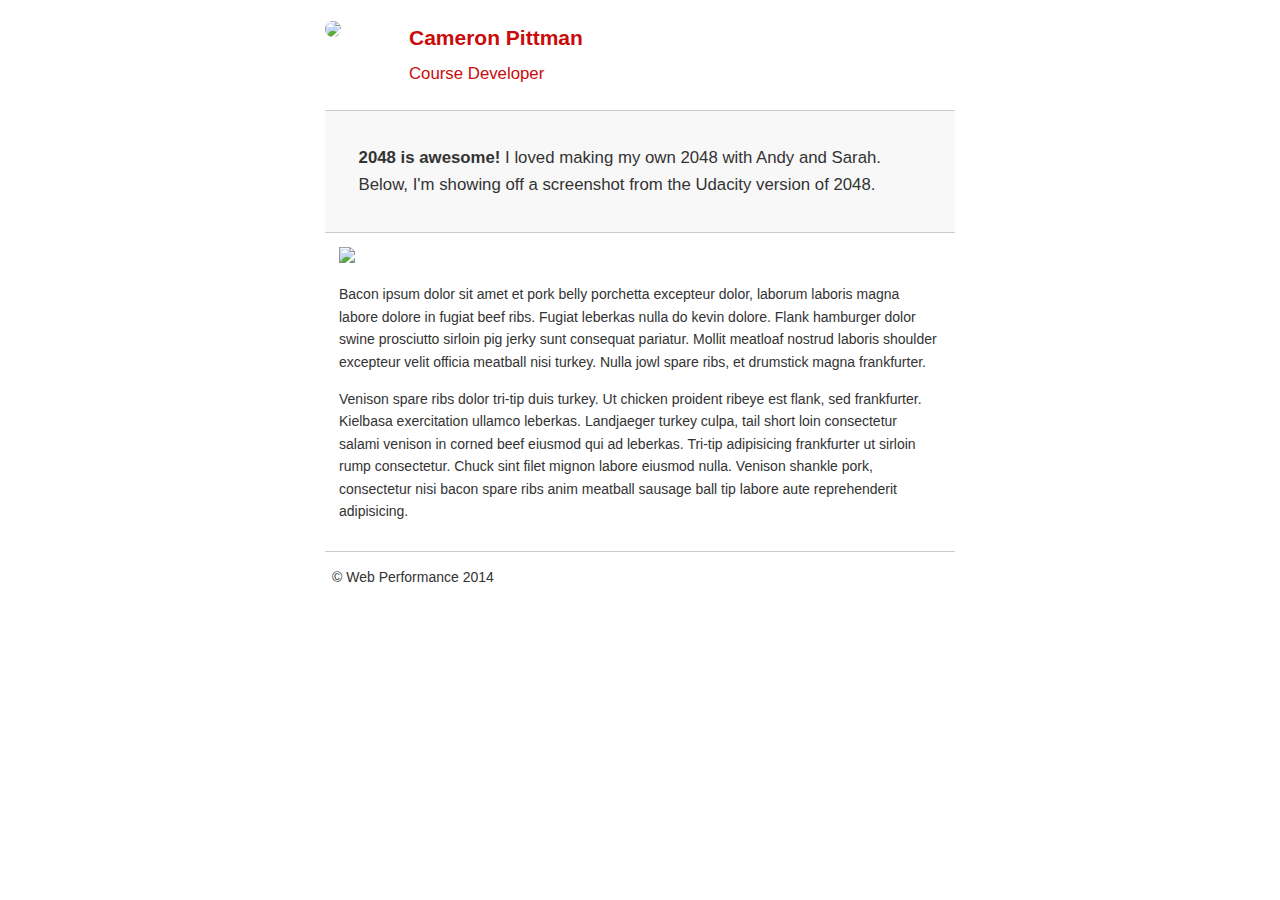
==== project-2048.html @ 9fd3c251 "feat: add new style file and pic" ====
<!DOCTYPE html>
<html lang="en">
  <head>
    <meta charset="utf-8">
    <meta name="viewport" content="width=device-width, initial-scale=1">
    <meta name="description" content=" FILL ME IN ">
    <meta name="author" content=" FILL ME IN ">
    <title>Cameron Pittman: Portfolio</title>

    <!-- Hmm, what is the impact of web fonts on speed? Measure it... -->
    <!-- <link href="//fonts.googleapis.com/css?family=Open+Sans:400,700" rel="stylesheet"> -->

    <link href="css/style.css" rel="stylesheet">
    <link href="css/print.css" rel="stylesheet" media="print">
    <link href="css/portrait.css" rel="stylesheet" media="orientation:portrait">

    <script>
      (function(w,g){w['GoogleAnalyticsObject']=g;
      w[g]=w[g]||function(){(w[g].q=w[g].q||[]).push(arguments)};w[g].l=1*new Date();})(window,'ga');

      // Optional TODO: replace with your Google Analytics profile ID.
      ga('create', 'UA-XXXX-Y');
      ga('send', 'pageview');
    </script>
    <script async src="//www.google-analytics.com/analytics.js"></script>
    <script async src="js/perfmatters.js"></script>
  </head>

  <body>
    <header>
      <a href="/"><img src="img/profilepic.jpg"></a>
      <p>Cameron Pittman<br><span>Course Developer</span></p>
    </header>

    <div class="container">
      <div class="hero">
        <strong>2048 is awesome!</strong> I loved making my own 2048 with Andy and Sarah. Below, I'm showing off a screenshot from the Udacity version of 2048.
      </div>

      <div class="content">

        <img class="img-responsive" src="img/2048.png">

        <p>Bacon ipsum dolor sit amet et pork belly porchetta excepteur dolor, laborum laboris magna labore dolore in fugiat beef ribs. Fugiat leberkas nulla do kevin dolore. Flank hamburger dolor swine prosciutto sirloin pig jerky sunt consequat pariatur. Mollit meatloaf nostrud laboris shoulder excepteur velit officia meatball nisi turkey. Nulla jowl spare ribs, et drumstick magna frankfurter.</p>

        <p>Venison spare ribs dolor tri-tip duis turkey. Ut chicken proident ribeye est flank, sed frankfurter. Kielbasa exercitation ullamco leberkas. Landjaeger turkey culpa, tail short loin consectetur salami venison in corned beef eiusmod qui ad leberkas. Tri-tip adipisicing frankfurter ut sirloin rump consectetur. Chuck sint filet mignon labore eiusmod nulla. Venison shankle pork, consectetur nisi bacon spare ribs anim meatball sausage ball tip labore aute reprehenderit adipisicing.</p>

    </div>

    <footer>
      <p>&copy; Web Performance 2014 <span id="crp-stats"></span></p>
    </footer>
  </body>
</html>
---- css/style.css ----
html {
  font-size: 100%;
  overflow-y: scroll;
  -webkit-tap-highlight-color: rgba(0,0,0,0);
  -ms-text-size-adjust: 100%;
  -webkit-text-size-adjust: none;
}
body { margin: 0; font-size: 14px; line-height: 1.61; font-weight: 400; }
body, button, input, select, textarea { font-family: 'Open Sans', sans-serif; color: #333; }

a { color: #12C; }
a:visited { color: #61C; }
a:focus { outline: thin dotted; }
a:hover, a:active { color: #c00; outline: 0; }

b, strong { font-weight: bold; }
pre, code { font-family: monospace, monospace; font-size: 1em; }
ul, ol { margin: 1em 0; padding: 0 0 0 20px; }
img { border: 0; max-width: 100%; }

body { background: #fff; }
header, footer, .container { max-width: 45em; margin: 0 auto; }

header { padding: 0 0.5em; color: #C90B0B; }
header img { border-radius: 40px; float: left; }
header p { font-size:1.5em; font-weight: bold; padding-left: 4em;}
header p span { font-size: 0.8em; font-weight: normal;}

.hero { padding: 2em; background-color: #f8f8f8; font-size:1.2em;
  border-bottom: 1px solid #ccc;
  border-top: 1px solid #ccc;
}

.content { padding: 1em 1em; }
.content li { list-style-type: none; font-size: 1.1em;}
li img { float:left; padding-right: 1em; }
li p { font-size: 0.9em; font-style: italic; }

footer {
  padding: 0 0.5em;
  border-top: 1px solid #ccc;
}
footer span { float: right; font-style: italic; }
---- css/portrait.css ----
@media only screen and (max-width: 480px) {
  body { font-size: 12px;}
  header p { padding-left: 4.5em;}
}
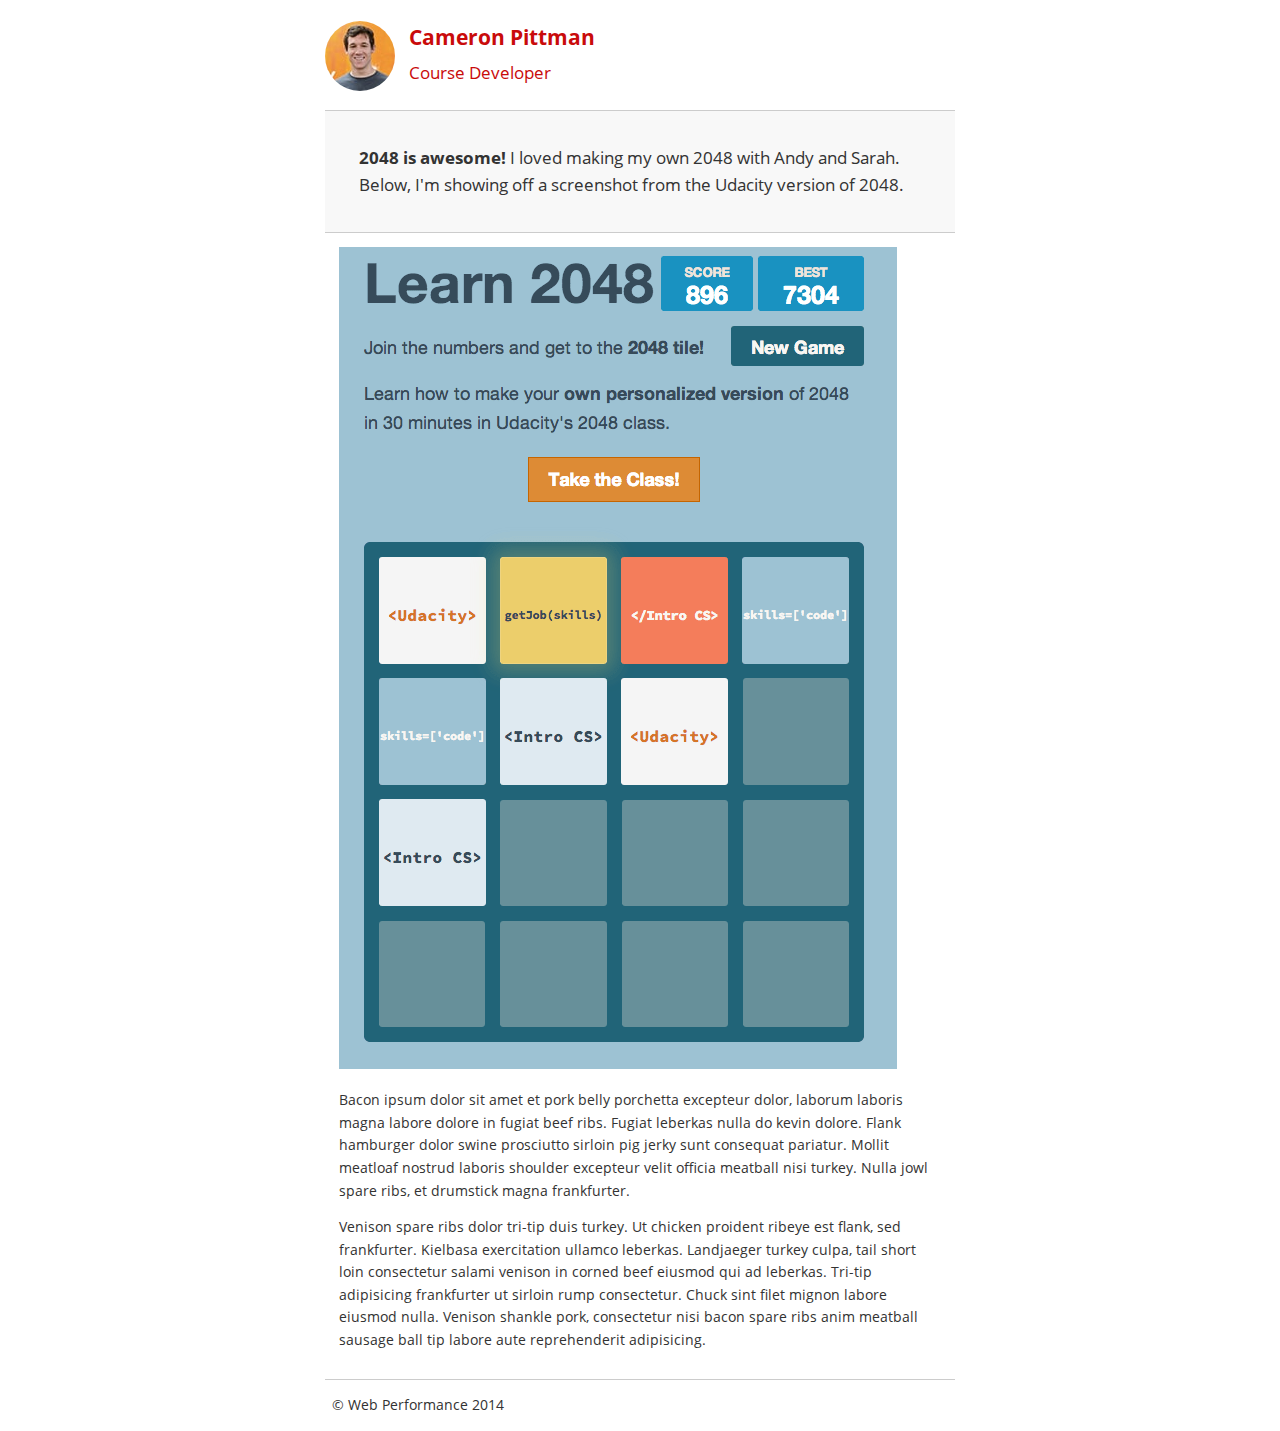
==== commit e055a979: "feat: add minify files" ====
--- a/project-2048.html
+++ b/project-2048.html
@@ -1,54 +1 @@
-<!DOCTYPE html>
-<html lang="en">
-  <head>
-    <meta charset="utf-8">
-    <meta name="viewport" content="width=device-width, initial-scale=1">
-    <meta name="description" content=" FILL ME IN ">
-    <meta name="author" content=" FILL ME IN ">
-    <title>Cameron Pittman: Portfolio</title>
-
-    <!-- Hmm, what is the impact of web fonts on speed? Measure it... -->
-    <!-- <link href="//fonts.googleapis.com/css?family=Open+Sans:400,700" rel="stylesheet"> -->
-
-    <link href="css/style.css" rel="stylesheet">
-    <link href="css/print.css" rel="stylesheet" media="print">
-    <link href="css/portrait.css" rel="stylesheet" media="orientation:portrait">
-
-    <script>
-      (function(w,g){w['GoogleAnalyticsObject']=g;
-      w[g]=w[g]||function(){(w[g].q=w[g].q||[]).push(arguments)};w[g].l=1*new Date();})(window,'ga');
-
-      // Optional TODO: replace with your Google Analytics profile ID.
-      ga('create', 'UA-XXXX-Y');
-      ga('send', 'pageview');
-    </script>
-    <script async src="//www.google-analytics.com/analytics.js"></script>
-    <script async src="js/perfmatters.js"></script>
-  </head>
-
-  <body>
-    <header>
-      <a href="/"><img src="img/profilepic.jpg"></a>
-      <p>Cameron Pittman<br><span>Course Developer</span></p>
-    </header>
-
-    <div class="container">
-      <div class="hero">
-        <strong>2048 is awesome!</strong> I loved making my own 2048 with Andy and Sarah. Below, I'm showing off a screenshot from the Udacity version of 2048.
-      </div>
-
-      <div class="content">
-
-        <img class="img-responsive" src="img/2048.png">
-
-        <p>Bacon ipsum dolor sit amet et pork belly porchetta excepteur dolor, laborum laboris magna labore dolore in fugiat beef ribs. Fugiat leberkas nulla do kevin dolore. Flank hamburger dolor swine prosciutto sirloin pig jerky sunt consequat pariatur. Mollit meatloaf nostrud laboris shoulder excepteur velit officia meatball nisi turkey. Nulla jowl spare ribs, et drumstick magna frankfurter.</p>
-
-        <p>Venison spare ribs dolor tri-tip duis turkey. Ut chicken proident ribeye est flank, sed frankfurter. Kielbasa exercitation ullamco leberkas. Landjaeger turkey culpa, tail short loin consectetur salami venison in corned beef eiusmod qui ad leberkas. Tri-tip adipisicing frankfurter ut sirloin rump consectetur. Chuck sint filet mignon labore eiusmod nulla. Venison shankle pork, consectetur nisi bacon spare ribs anim meatball sausage ball tip labore aute reprehenderit adipisicing.</p>
-
-    </div>
-
-    <footer>
-      <p>&copy; Web Performance 2014 <span id="crp-stats"></span></p>
-    </footer>
-  </body>
-</html>
+<!DOCTYPE html><html lang="en"><head><meta charset="utf-8"><meta name="viewport" content="width=device-width,initial-scale=1"><meta name="description" content=" FILL ME IN "><meta name="author" content=" FILL ME IN "><title>Cameron Pittman: Portfolio</title><link href="css/style.css" rel="stylesheet"><link href="css/print.css" rel="stylesheet" media="print"><link href="css/portrait.css" rel="stylesheet" media="orientation:portrait"><script>(function(e,n){e.GoogleAnalyticsObject=n,e[n]=e[n]||function(){(e[n].q=e[n].q||[]).push(arguments)},e[n].l=1*new Date})(window,"ga"),ga("create","UA-XXXX-Y"),ga("send","pageview")</script><script async src="//www.google-analytics.com/analytics.js"></script><script async src="js/perfmatters.js"></script></head><body><header><a href="/"><img src="img/profilepic.jpg"></a><p>Cameron Pittman<br><span>Course Developer</span></p></header><div class="container"><div class="hero"><strong>2048 is awesome!</strong> I loved making my own 2048 with Andy and Sarah. Below, I'm showing off a screenshot from the Udacity version of 2048.</div><div class="content"><img class="img-responsive" src="img/2048.png"><p>Bacon ipsum dolor sit amet et pork belly porchetta excepteur dolor, laborum laboris magna labore dolore in fugiat beef ribs. Fugiat leberkas nulla do kevin dolore. Flank hamburger dolor swine prosciutto sirloin pig jerky sunt consequat pariatur. Mollit meatloaf nostrud laboris shoulder excepteur velit officia meatball nisi turkey. Nulla jowl spare ribs, et drumstick magna frankfurter.</p><p>Venison spare ribs dolor tri-tip duis turkey. Ut chicken proident ribeye est flank, sed frankfurter. Kielbasa exercitation ullamco leberkas. Landjaeger turkey culpa, tail short loin consectetur salami venison in corned beef eiusmod qui ad leberkas. Tri-tip adipisicing frankfurter ut sirloin rump consectetur. Chuck sint filet mignon labore eiusmod nulla. Venison shankle pork, consectetur nisi bacon spare ribs anim meatball sausage ball tip labore aute reprehenderit adipisicing.</p></div><footer><p>&copy; Web Performance 2014 <span id="crp-stats"></span></p></footer></div></body></html>--- a/css/style.css
+++ b/css/style.css
@@ -1,44 +1 @@
-html {
-  font-size: 100%;
-  overflow-y: scroll;
-  -webkit-tap-highlight-color: rgba(0,0,0,0);
-  -ms-text-size-adjust: 100%;
-  -webkit-text-size-adjust: none;
-}
-body { margin: 0; font-size: 14px; line-height: 1.61; font-weight: 400; }
-body, button, input, select, textarea { font-family: 'Open Sans', sans-serif; color: #333; }
-
-a { color: #12C; }
-a:visited { color: #61C; }
-a:focus { outline: thin dotted; }
-a:hover, a:active { color: #c00; outline: 0; }
-
-b, strong { font-weight: bold; }
-pre, code { font-family: monospace, monospace; font-size: 1em; }
-ul, ol { margin: 1em 0; padding: 0 0 0 20px; }
-img { border: 0; max-width: 100%; }
-
-body { background: #fff; }
-header, footer, .container { max-width: 45em; margin: 0 auto; }
-
-header { padding: 0 0.5em; color: #C90B0B; }
-header img { border-radius: 40px; float: left; }
-header p { font-size:1.5em; font-weight: bold; padding-left: 4em;}
-header p span { font-size: 0.8em; font-weight: normal;}
-
-.hero { padding: 2em; background-color: #f8f8f8; font-size:1.2em;
-  border-bottom: 1px solid #ccc;
-  border-top: 1px solid #ccc;
-}
-
-.content { padding: 1em 1em; }
-.content li { list-style-type: none; font-size: 1.1em;}
-li img { float:left; padding-right: 1em; }
-li p { font-size: 0.9em; font-style: italic; }
-
-footer {
-  padding: 0 0.5em;
-  border-top: 1px solid #ccc;
-}
-footer span { float: right; font-style: italic; }
-
+@font-face{font-family:'Open Sans';src:local("Open Sans"),url(../fonts/OpenSans-Regular.ttf) format("truetype");font-weight:400;font-style:normal}@font-face{font-family:'Open Sans';src:local("Open Sans"),url(../fonts/OpenSans-Bold.ttf) format("truetype");font-weight:700;font-style:normal}html{font-size:100%;overflow-y:scroll;-webkit-tap-highlight-color:transparent;-ms-text-size-adjust:100%;-webkit-text-size-adjust:none}body{margin:0;font-size:14px;line-height:1.61;font-weight:400}body,button,input,select,textarea{font-family:'Open Sans',sans-serif;color:#333}a{color:#12c}a:visited{color:#61c}a:focus{outline:thin dotted}a:active,a:hover{color:#c00;outline:0}b,strong{font-weight:700}code,pre{font-family:monospace,monospace;font-size:1em}ol,ul{margin:1em 0;padding:0 0 0 20px}img{border:0;max-width:100%}body{background:#fff}.container,footer,header{max-width:45em;margin:0 auto}header{padding:0 .5em;color:#c90b0b}header img{border-radius:40px;float:left}header p{font-size:1.5em;font-weight:700;padding-left:4em}header p span{font-size:.8em;font-weight:400}.hero{padding:2em;background-color:#f8f8f8;font-size:1.2em;border-bottom:1px solid #ccc;border-top:1px solid #ccc}.content{padding:1em 1em}.content li{list-style-type:none;font-size:1.1em}li img{float:left;padding-right:1em}li p{font-size:.9em;font-style:italic}footer{padding:0 .5em;border-top:1px solid #ccc}footer span{float:right;font-style:italic}--- a/css/print.css
+++ b/css/print.css
@@ -0,0 +1 @@
+@media print{*{background:0 0!important;color:#000!important;text-shadow:none!important;filter:none!important;-ms-filter:none!important}a,a:visited{color:#444!important;text-decoration:underline}a[href]:after{content:" (" attr(href) ")"}img,tr{page-break-inside:avoid}img{max-width:100%!important}@page{margin:.5cm}h2,h3,p{orphans:3;widows:3}h2,h3{page-break-after:avoid}}--- a/css/portrait.css
+++ b/css/portrait.css
@@ -1,4 +1 @@
-@media only screen and (max-width: 480px) {
-  body { font-size: 12px;}
-  header p { padding-left: 4.5em;}
-}+@media only screen and (max-width:480px){body{font-size:12px}header p{padding-left:4.5em}}